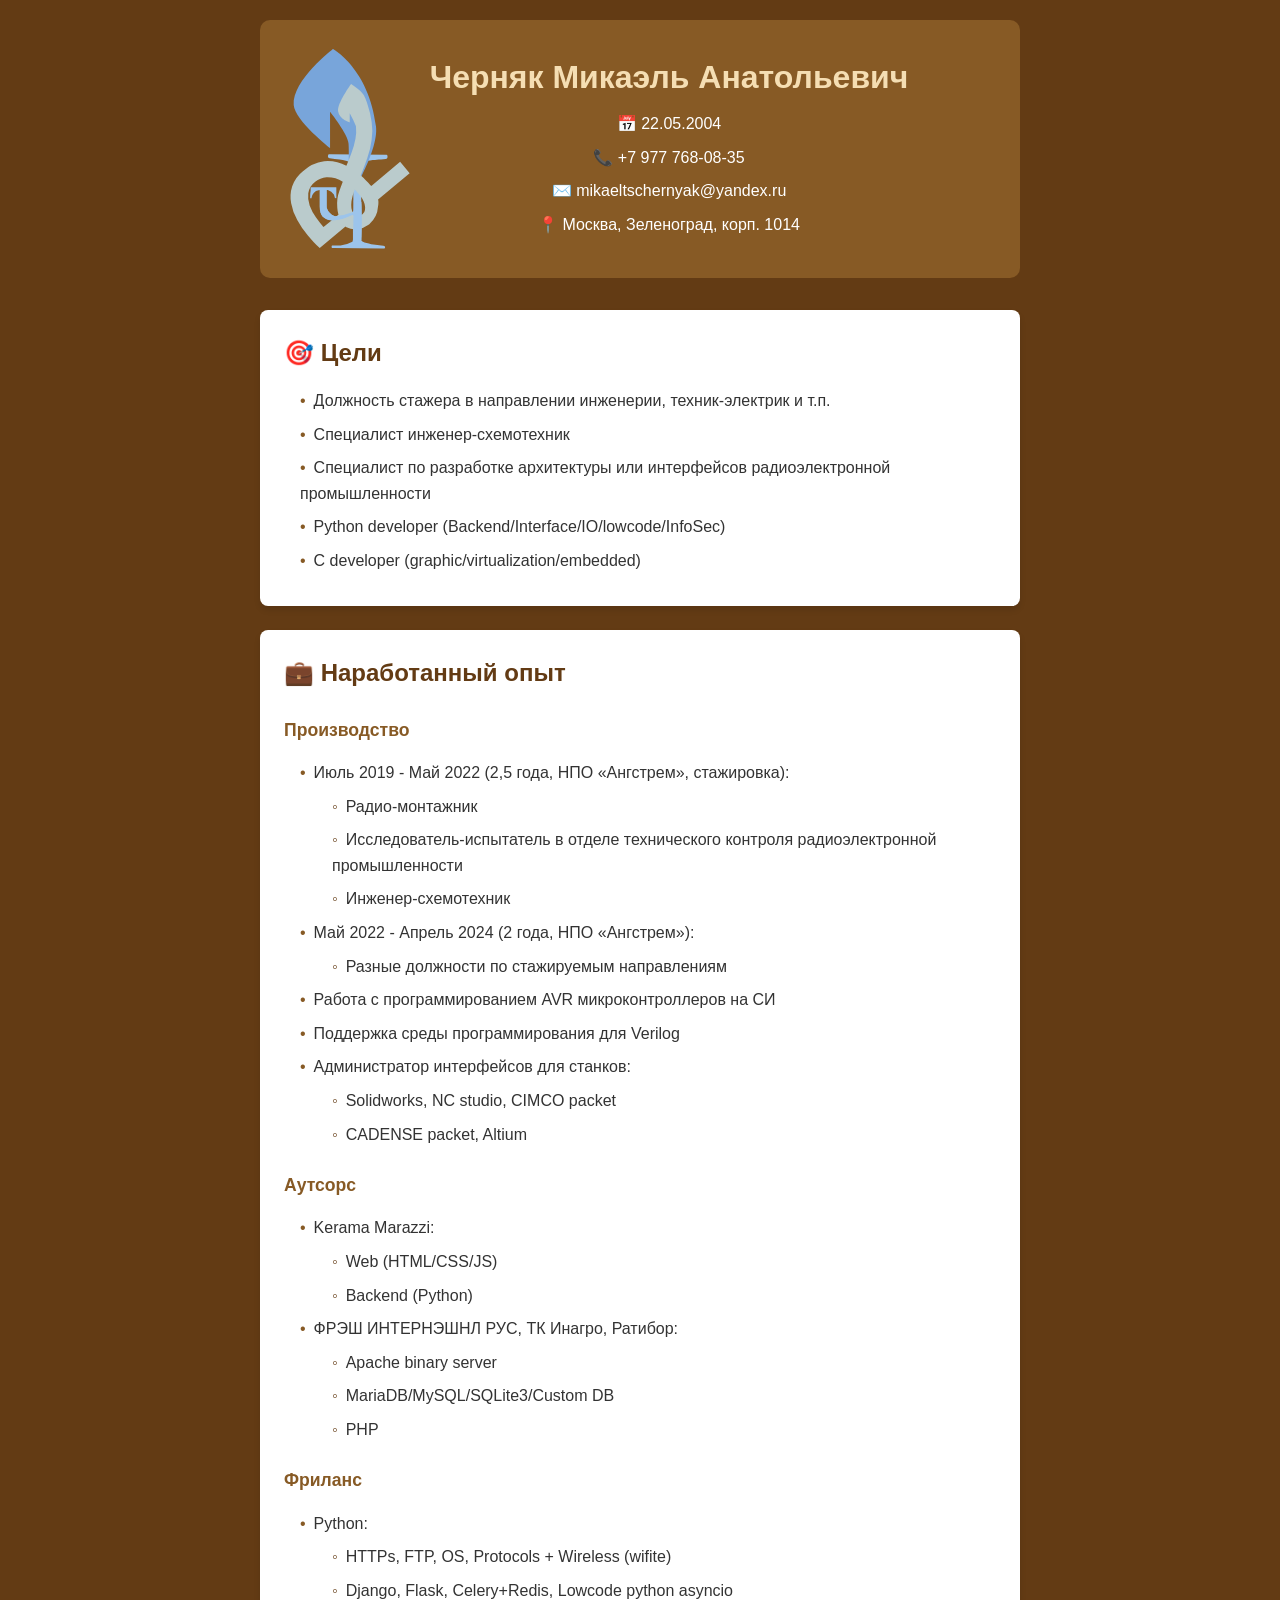
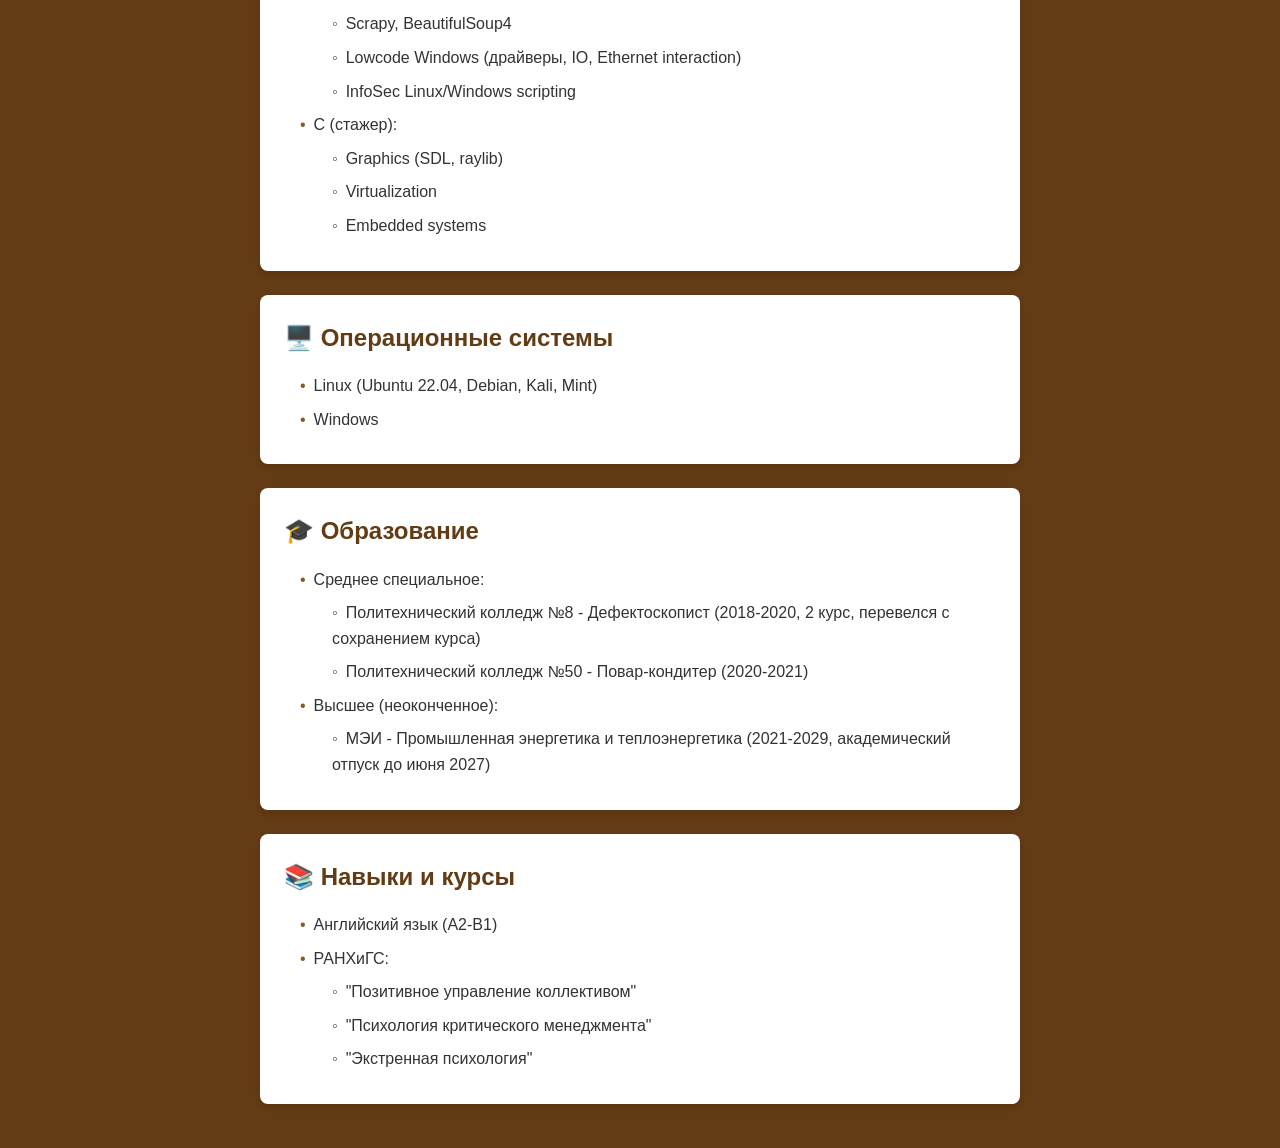
==== resume/resume.html @ 19f6d2f4 "try blog commit" ====
<!DOCTYPE html>
<html lang="ru">
<head>
    <meta charset="UTF-8">
    <meta name="viewport" content="width=device-width, initial-scale=1.0">
    <title>Черняк Микаэль - Резюме</title>
    <link rel="icon"  href="../logo.svg" type="image/svg">
    <link rel="stylesheet" href="style.css">
</head>
<body>
    <div class="container">
        <header class="fade-in">
            <img src="logo.svg" alt="" class="logo">
            <div class="header-content">
                <h1>Черняк Микаэль Анатольевич</h1>
                <div class="contacts">
                    <p>📅 22.05.2004</p>
                    <p>📞 +7 977 768-08-35</p>
                    <p>✉️ mikaeltschernyak@yandex.ru</p>
                    <p>📍 Москва, Зеленоград, корп. 1014</p>
                </div>
            </div>
        </header>

        <section class="card slide-in">
            <h2>🎯 Цели</h2>
            <ul class="nested-list">
                <li>Должность стажера в направлении инженерии, техник-электрик и т.п.</li>
                <li>Специалист инженер-схемотехник</li>
                <li>Специалист по разработке архитектуры или интерфейсов радиоэлектронной промышленности</li>
                <li>Python developer (Backend/Interface/IO/lowcode/InfoSec)</li>
                <li>C developer (graphic/virtualization/embedded)</li>
            </ul>
        </section>

        <section class="card slide-in">
            <h2>💼 Наработанный опыт</h2>
            <div class="experience">
                <h3>Производство</h3>
                <ul class="nested-list">
                    <li>Июль 2019 - Май 2022 (2,5 года, НПО «Ангстрем», стажировка):
                        <ul>
                            <li>Радио-монтажник</li>
                            <li>Исследователь-испытатель в отделе технического контроля радиоэлектронной промышленности</li>
                            <li>Инженер-схемотехник</li>
                        </ul>
                    </li>
                    <li>Май 2022 - Апрель 2024 (2 года, НПО «Ангстрем»):
                        <ul>
                            <li>Разные должности по стажируемым направлениям</li>
                        </ul>
                    </li>
                    <li>Работа с программированием AVR микроконтроллеров на СИ</li>
                    <li>Поддержка среды программирования для Verilog</li>
                    <li>Администратор интерфейсов для станков:
                        <ul>
                            <li>Solidworks, NC studio, CIMCO packet</li>
                            <li>CADENSE packet, Altium</li>
                        </ul>
                    </li>
                </ul>

                <h3>Аутсорс</h3>
                <ul class="nested-list">
                    <li>Kerama Marazzi:
                        <ul>
                            <li>Web (HTML/CSS/JS)</li>
                            <li>Backend (Python)</li>
                        </ul>
                    </li>
                    <li>ФРЭШ ИНТЕРНЭШНЛ РУС, ТК Инагро, Ратибор:
                        <ul>
                            <li>Apache binary server</li>
                            <li>MariaDB/MySQL/SQLite3/Custom DB</li>
                            <li>PHP</li>
                        </ul>
                    </li>
                </ul>

                <h3>Фриланс</h3>
                <ul class="nested-list">
                    <li>Python:
                        <ul>
                            <li>HTTPs, FTP, OS, Protocols + Wireless (wifite)</li>
                            <li>Django, Flask, Celery+Redis, Lowcode python asyncio</li>
                            <li>Scrapy, BeautifulSoup4</li>
                            <li>Lowcode Windows (драйверы, IO, Ethernet interaction)</li>
                            <li>InfoSec Linux/Windows scripting</li>
                        </ul>
                    </li>
                    <li>C (стажер):
                        <ul>
                            <li>Graphics (SDL, raylib)</li>
                            <li>Virtualization</li>
                            <li>Embedded systems</li>
                        </ul>
                    </li>
                </ul>
            </div>
        </section>

        <section class="card slide-in">
            <h2>🖥️ Операционные системы</h2>
            <ul class="nested-list">
                <li>Linux (Ubuntu 22.04, Debian, Kali, Mint)</li>
                <li>Windows</li>
            </ul>
        </section>

        <section class="card slide-in">
            <h2>🎓 Образование</h2>
            <ul class="nested-list">
                <li>Среднее специальное:
                    <ul>
                        <li>Политехнический колледж №8 - Дефектоскопист (2018-2020, 2 курс, перевелся с сохранением курса)</li>
                        <li>Политехнический колледж №50 - Повар-кондитер (2020-2021)</li>
                    </ul>
                </li>
                <li>Высшее (неоконченное):
                    <ul>
                        <li>МЭИ - Промышленная энергетика и теплоэнергетика (2021-2029, академический отпуск до июня 2027)</li>
                    </ul>
                </li>
            </ul>
        </section>

        <section class="card slide-in">
            <h2>📚 Навыки и курсы</h2>
            <ul class="nested-list">
                <li>Английский язык (A2-B1)</li>
                <li>РАНХиГС:
                    <ul>
                        <li>"Позитивное управление коллективом"</li>
                        <li>"Психология критического менеджмента"</li>
                        <li>"Экстренная психология"</li>
                    </ul>
                </li>
            </ul>
        </section>
    </div>

    <script src="script.js"></script>
</body>
</html>
---- resume/style.css ----
* {
    margin: 0;
    padding: 0;
    box-sizing: border-box;
    font-family: 'Segoe UI', sans-serif;
}

body {
    background: #633B14;
    line-height: 1.6;
    color: #333;
}

.container {
    max-width: 800px;
    margin: 0 auto;
    padding: 20px;
}

header {
    text-align: center;
    padding: 2rem;
    background: #875A25;
    border-radius: 10px;
    margin-bottom: 2rem;
    color: white;
}

.card {
    background: white;
    padding: 1.5rem;
    margin-bottom: 1.5rem;
    border-radius: 8px;
    box-shadow: 0 4px 6px rgba(0,0,0,0.1);
    opacity: 0;
    transform: translateY(20px);
    transition: 0.6s all ease-in-out;
}

.card.visible {
    opacity: 1;
    transform: translateY(0);
}

h1 {
    color: wheat;
}

h2, h3 {
    color: #633B14;
    margin-bottom: 1rem;
}

.contacts p {
    margin: 0.5rem 0;
}

.timeline .item {
    margin: 1rem 0;
    padding-left: 1rem;
    border-left: 3px solid #875A25;
}

ul {
    list-style: none;
    padding-left: 1rem;
}

li {
    margin: 0.5rem 0;
    position: relative;
}

li::before {
    content: "•";
    color: #875A25;
    margin-right: 0.5rem;
}

.nested-list ul {
    padding-left: 2rem;
    margin: 0.5rem 0;
}

.nested-list li li::before {
    content: "◦";
    color: #633B14;
}

.experience h3 {
    color: #875A25;
    margin: 1.5rem 0 1rem;
    font-size: 1.1em;
}

.card {
    transition-delay: 0.2s;
}

@keyframes fadeIn {
    from { opacity: 0; }
    to { opacity: 1; }
}

.fade-in {
    animation: fadeIn 1s ease-in;
}

.slide-in {
    animation: slideIn 0.6s ease-out forwards;
}

@keyframes slideIn {
    from {
        opacity: 0;
        transform: translateX(-50px);
    }
    to {
        opacity: 1;
        transform: translateX(0);
    }
}

@media (max-width: 600px) {
    .container {
        padding: 10px;
    }
    
    header {
        padding: 1rem;
    }
}

header {
    position: relative;
    display: flex;
    align-items: center;
    gap: 20px;
    padding-left: 70px !important; /* пространство для логотипа */
}

.logo {
    position: absolute;
    left: -10px;
    top: 50%;
    transform: translateY(-50%);
    height: 200px;
    width: 200px;
    filter: blur(0.25px);
}

.header-content {
    flex: 1;
    position: relative;
    left: 10px; /* смещение контента */
}

@media (max-width: 600px) {
    header {
        padding-left: 60px !important;
        gap: 10px;
    }
    
    .logo {
        height: 60px;
        width: 60px;
        left: -5px;
    }
    
    .header-content {
        left: 5px;
    }
}
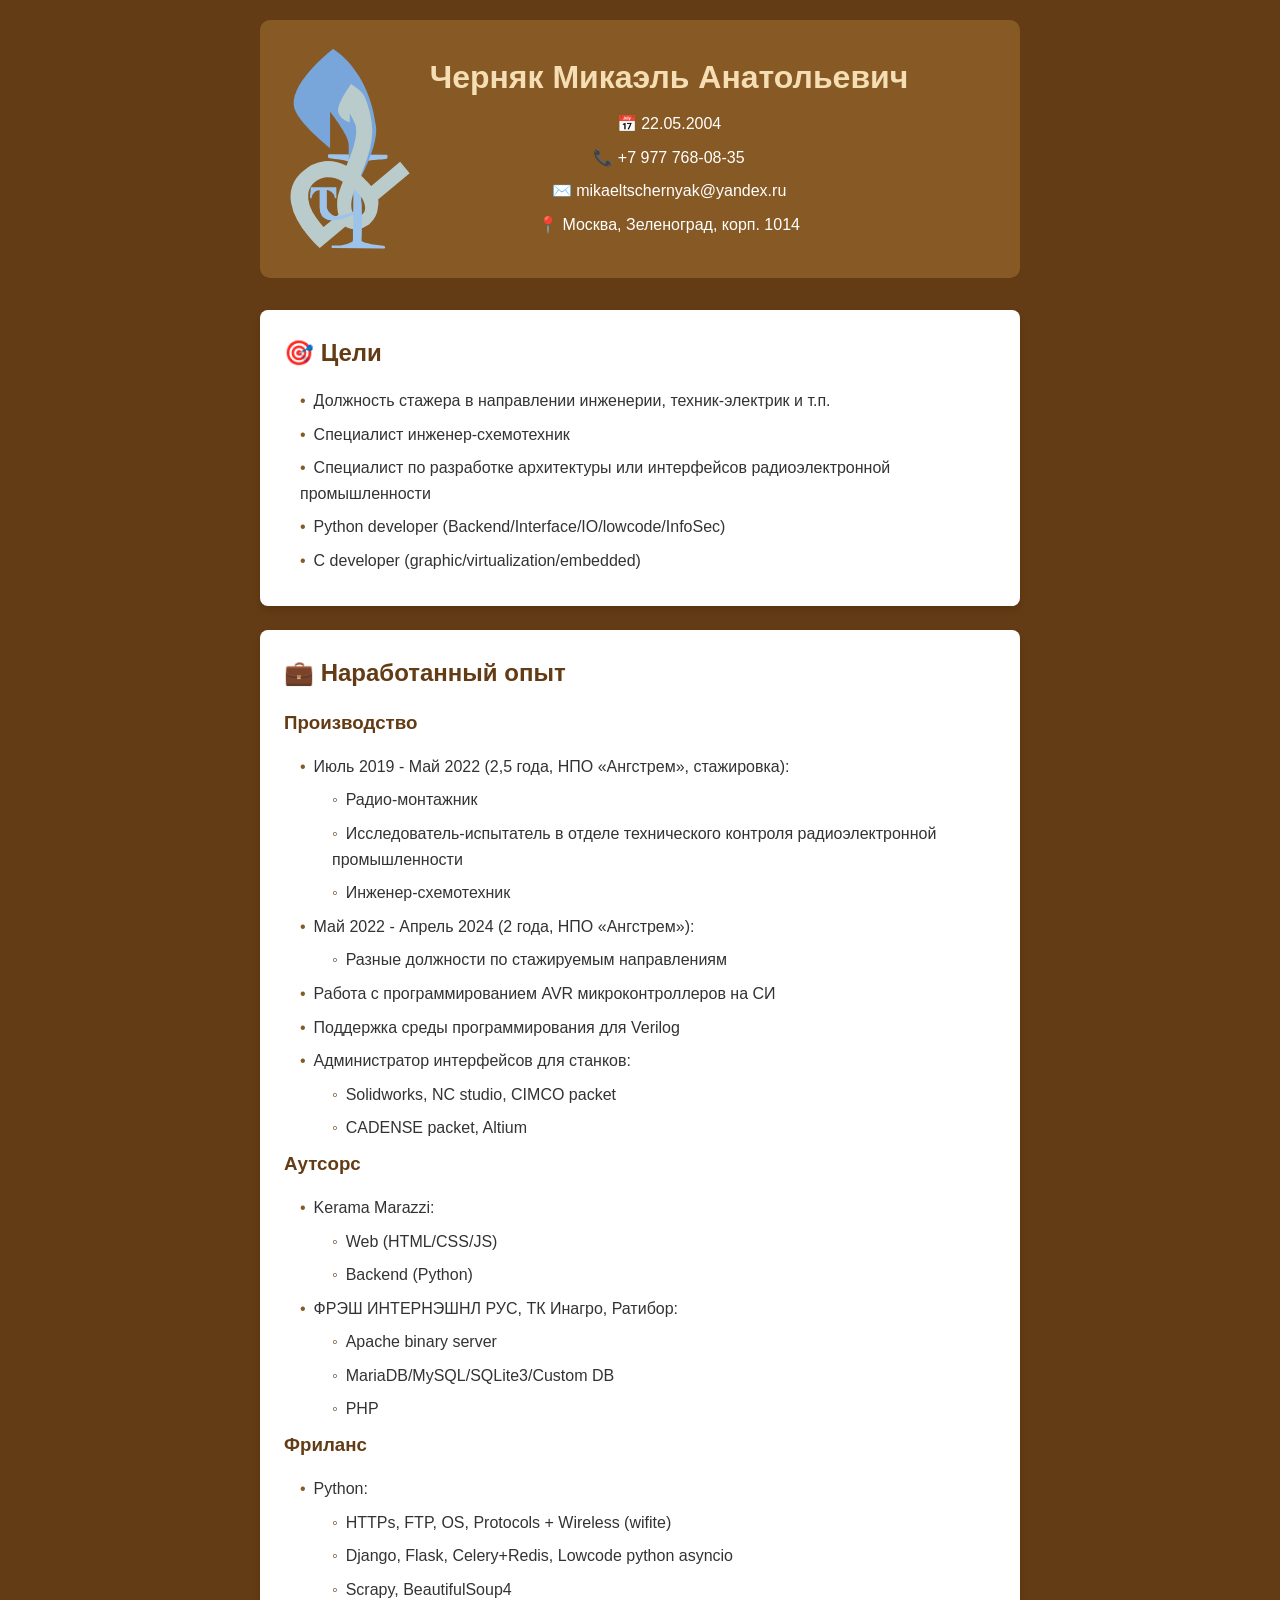
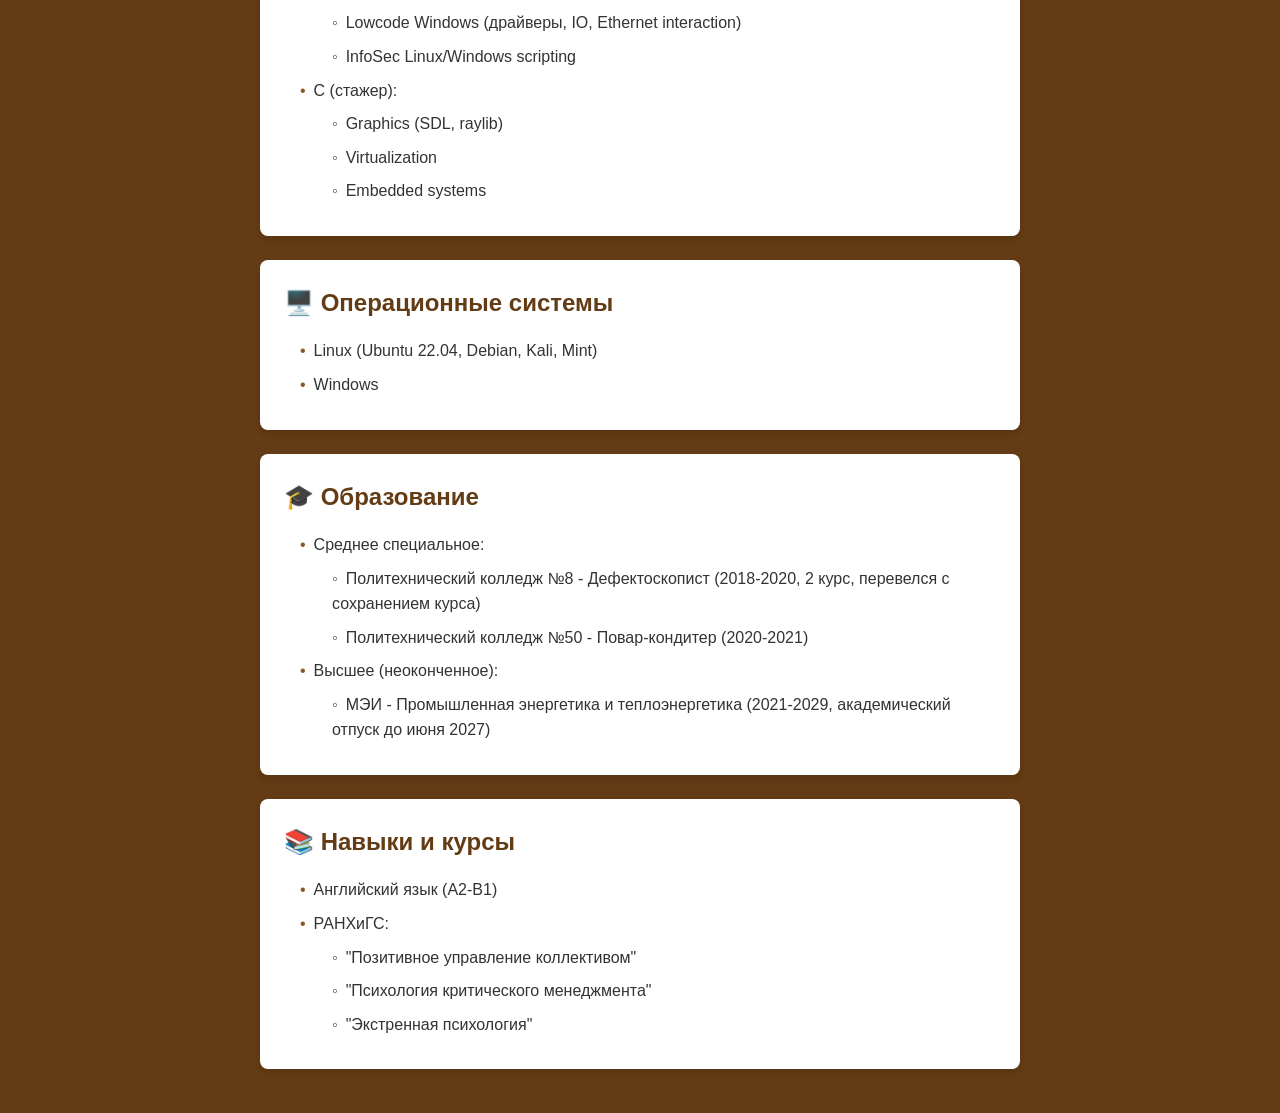
==== commit 5173d703: "add band site example and gitignore" ====
--- a/resume/resume.html
+++ b/resume/resume.html
@@ -4,7 +4,7 @@
     <meta charset="UTF-8">
     <meta name="viewport" content="width=device-width, initial-scale=1.0">
     <title>Черняк Микаэль - Резюме</title>
-    <link rel="icon"  href="../logo.svg" type="image/svg">
+    <link rel="icon"  href="logo.svg" type="image/svg">
     <link rel="stylesheet" href="style.css">
 </head>
 <body>
--- a/resume/style.css
+++ b/resume/style.css
@@ -1,3 +1,4 @@
+/* Общие настройки */
 * {
     margin: 0;
     padding: 0;
@@ -6,167 +7,155 @@
 }
 
 body {
-    background: #633B14;
-    line-height: 1.6;
-    color: #333;
+    background: #633B14; /* Основной фон */
+    line-height: 1.6; /* Интервал между строками */
+    color: #333; /* Основной цвет текста */
 }
 
 .container {
-    max-width: 800px;
-    margin: 0 auto;
-    padding: 20px;
+    max-width: 800px; /* Максимальная ширина контейнера */
+    margin: 0 auto; /* Центрирование контейнера */
+    padding: 20px; /* Отступы внутри контейнера */
 }
 
+/* Заголовок (Header) */
 header {
+    position: relative;
+    display: flex;
+    align-items: center;
+    gap: 20px;
     text-align: center;
     padding: 2rem;
-    background: #875A25;
+    padding-left: 70px; /* Пространство для логотипа */
+    background: #875A25; /* Фон заголовка */
     border-radius: 10px;
     margin-bottom: 2rem;
     color: white;
 }
 
-.card {
-    background: white;
-    padding: 1.5rem;
-    margin-bottom: 1.5rem;
-    border-radius: 8px;
-    box-shadow: 0 4px 6px rgba(0,0,0,0.1);
-    opacity: 0;
-    transform: translateY(20px);
-    transition: 0.6s all ease-in-out;
-}
-
-.card.visible {
-    opacity: 1;
-    transform: translateY(0);
-}
-
-h1 {
-    color: wheat;
-}
-
-h2, h3 {
-    color: #633B14;
-    margin-bottom: 1rem;
-}
-
-.contacts p {
-    margin: 0.5rem 0;
-}
-
-.timeline .item {
-    margin: 1rem 0;
-    padding-left: 1rem;
-    border-left: 3px solid #875A25;
-}
-
-ul {
-    list-style: none;
-    padding-left: 1rem;
-}
-
-li {
-    margin: 0.5rem 0;
-    position: relative;
-}
-
-li::before {
-    content: "•";
-    color: #875A25;
-    margin-right: 0.5rem;
-}
-
-.nested-list ul {
-    padding-left: 2rem;
-    margin: 0.5rem 0;
-}
-
-.nested-list li li::before {
-    content: "◦";
-    color: #633B14;
-}
-
-.experience h3 {
-    color: #875A25;
-    margin: 1.5rem 0 1rem;
-    font-size: 1.1em;
-}
-
-.card {
-    transition-delay: 0.2s;
-}
-
-@keyframes fadeIn {
-    from { opacity: 0; }
-    to { opacity: 1; }
-}
-
-.fade-in {
-    animation: fadeIn 1s ease-in;
-}
-
-.slide-in {
-    animation: slideIn 0.6s ease-out forwards;
-}
-
-@keyframes slideIn {
-    from {
-        opacity: 0;
-        transform: translateX(-50px);
-    }
-    to {
-        opacity: 1;
-        transform: translateX(0);
-    }
-}
-
-@media (max-width: 600px) {
-    .container {
-        padding: 10px;
-    }
-    
-    header {
-        padding: 1rem;
-    }
-}
-
-header {
-    position: relative;
-    display: flex;
-    align-items: center;
-    gap: 20px;
-    padding-left: 70px !important; /* пространство для логотипа */
-}
-
-.logo {
+header .logo {
     position: absolute;
     left: -10px;
     top: 50%;
     transform: translateY(-50%);
     height: 200px;
     width: 200px;
-    filter: blur(0.25px);
+    filter: blur(0.25px); /* Эффект размытия */
 }
 
 .header-content {
     flex: 1;
     position: relative;
-    left: 10px; /* смещение контента */
+    left: 10px; /* Смещение контента */
 }
 
+/* Карточки (Cards) */
+.card {
+    background: white; /* Фон карточек */
+    padding: 1.5rem;
+    margin-bottom: 1.5rem;
+    border-radius: 8px;
+    box-shadow: 0 4px 6px rgba(0, 0, 0, 0.1); /* Тень для объема */
+    opacity: 0; /* Начальное состояние для анимации */
+    transform: translateY(20px);
+    transition: all 0.6s ease-in-out; /* Плавный переход */
+    transition-delay: 0.2s; /* Задержка анимации */
+}
+
+.card.visible {
+    opacity: 1; /* Конечное состояние для анимации */
+    transform: translateY(0);
+}
+
+/* Заголовки */
+h1 {
+    color: wheat; /* Цвет главного заголовка */
+}
+
+h2,
+h3 {
+    color: #633B14; /* Цвет второстепенных заголовков */
+    margin-bottom: 1rem;
+}
+
+/* Контакты */
+.contacts p {
+    margin: 0.5rem 0; /* Отступы между контактами */
+}
+
+/* Списки */
+ul {
+    list-style: none; /* Убираем стандартные маркеры */
+    padding-left: 1rem; /* Отступ слева */
+}
+
+li {
+    margin: 0.5rem 0; /* Отступы между элементами списка */
+    position: relative;
+}
+
+li::before {
+    content: "•"; /* Маркер для основных пунктов */
+    color: #875A25;
+    margin-right: 0.5rem;
+}
+
+.nested-list ul {
+    padding-left: 2rem; /* Отступ для вложенных списков */
+    margin: 0.5rem 0;
+}
+
+.nested-list li li::before {
+    content: "◦"; /* Маркер для вложенных пунктов */
+    color: #633B14;
+}
+
+/* Анимации */
+@keyframes fadeIn {
+    from {
+        opacity: 0; /* Начальная прозрачность */
+    }
+    to {
+        opacity: 1; /* Конечная прозрачность */
+    }
+}
+
+.fade-in {
+    animation: fadeIn 1s ease-in; /* Плавное появление */
+}
+
+@keyframes slideIn {
+    from {
+        opacity: 0;
+        transform: translateX(-50px); /* Начальное положение */
+    }
+    to {
+        opacity: 1;
+        transform: translateX(0); /* Конечное положение */
+    }
+}
+
+.slide-in {
+    animation: slideIn 0.6s ease-out forwards; /* Плавное появление слева */
+}
+
+/* Адаптивность */
 @media (max-width: 600px) {
+    .container {
+        padding: 10px; /* Уменьшаем отступы на маленьких экранах */
+    }
+
     header {
-        padding-left: 60px !important;
+        padding-left: 60px; /* Уменьшаем пространство для логотипа */
         gap: 10px;
     }
-    
+
     .logo {
         height: 60px;
         width: 60px;
         left: -5px;
     }
-    
+
     .header-content {
         left: 5px;
     }
